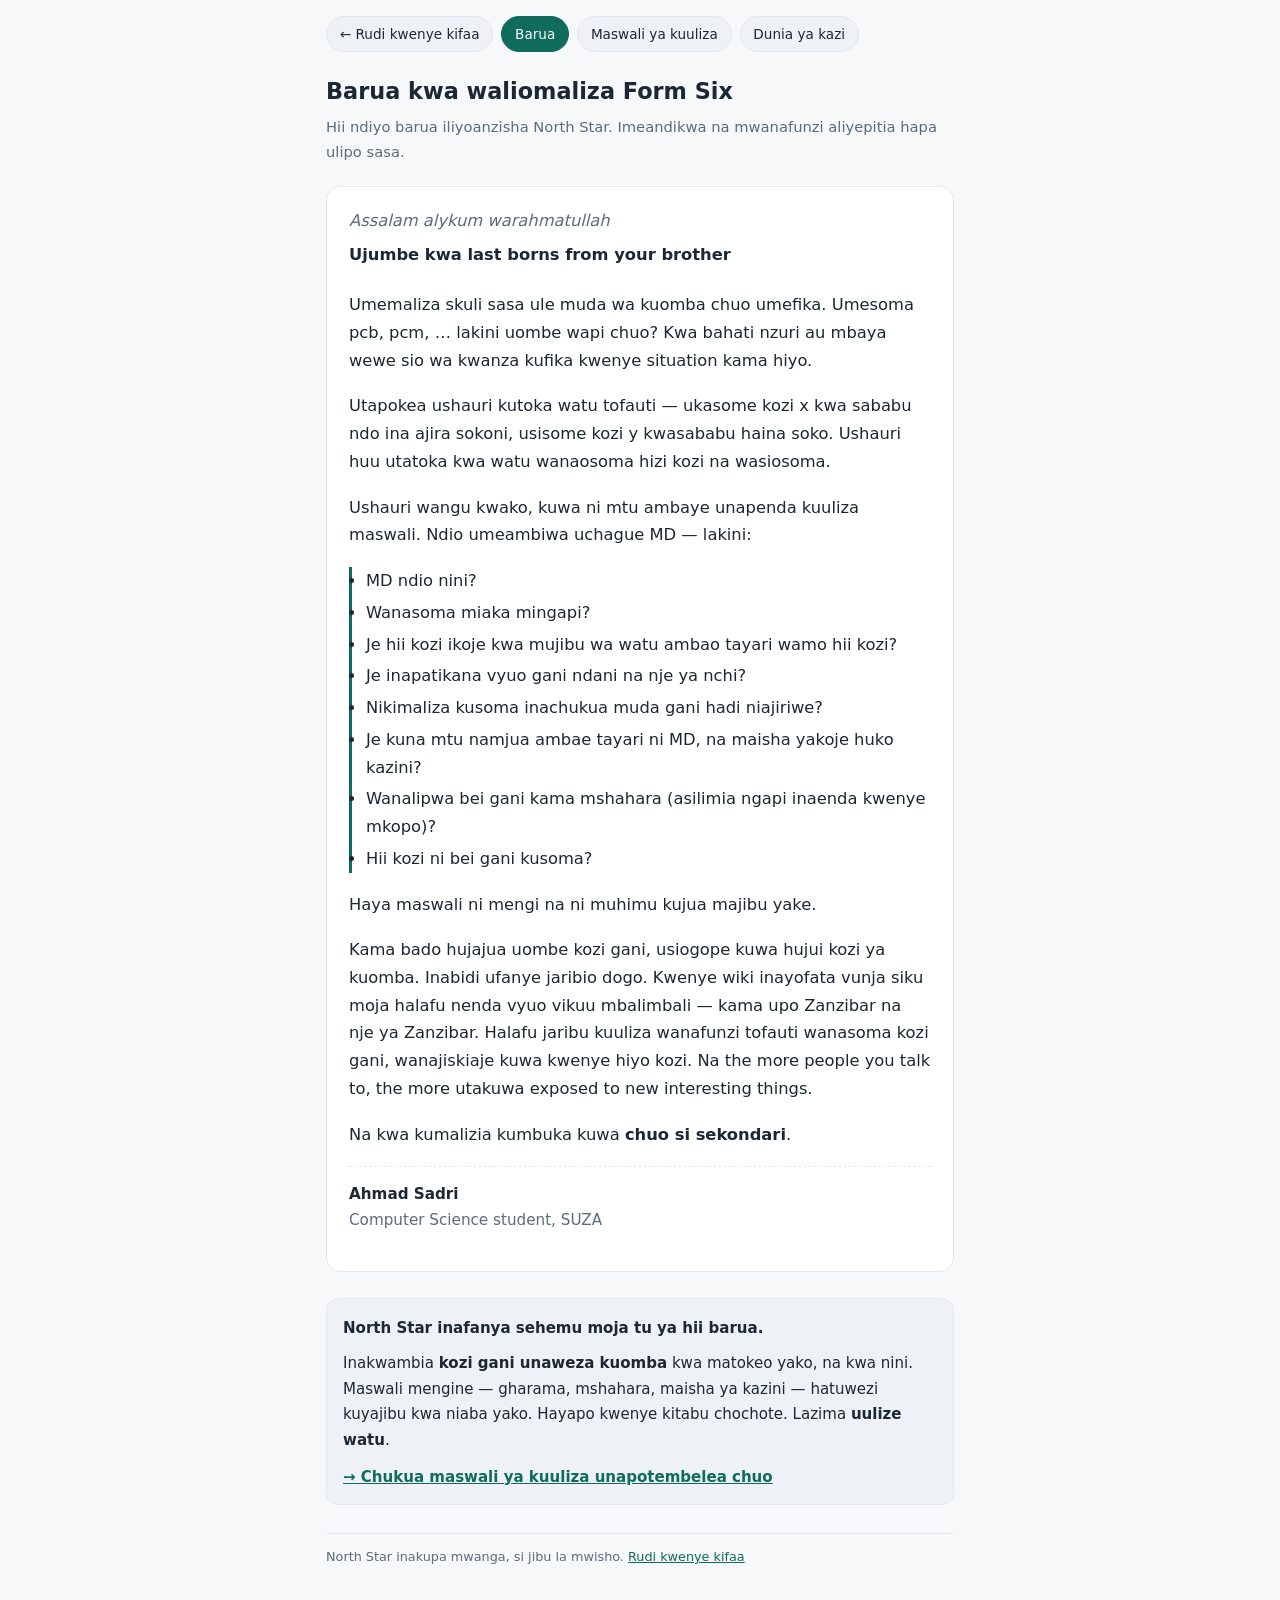
==== web/barua.html @ 66a13f9c "Add guidance pages: what the engine can't answer, the student can Ahmad's call: whatever the engine " ====
<!doctype html>
<html lang="sw">
<head>
<meta charset="utf-8">
<meta name="viewport" content="width=device-width, initial-scale=1">
<title>Barua kwa waliomaliza Form Six — North Star</title>
<link rel="icon" href="data:image/svg+xml,<svg xmlns='http://www.w3.org/2000/svg' viewBox='0 0 100 100'><text y='.9em' font-size='90'>🌟</text></svg>">
<style>
  :root{
    --bg:#f7f8fa; --card:#ffffff; --ink:#1c2733; --muted:#5b6b7b;
    --line:#e3e8ee; --accent:#0f6b5c; --accent-ink:#fff; --chip:#eef2f6;
  }
  @media (prefers-color-scheme: dark){
    :root{ --bg:#12181f; --card:#1a222b; --ink:#e8eef4; --muted:#93a3b3;
           --line:#2a3541; --accent:#2fa08c; --chip:#232e3a; }
  }
  *{box-sizing:border-box}
  body{margin:0;background:var(--bg);color:var(--ink);line-height:1.7;
    font-family:system-ui,-apple-system,"Segoe UI",Roboto,sans-serif}
  .wrap{max-width:660px;margin:0 auto;padding:16px 16px 40px}
  nav{display:flex;gap:8px;flex-wrap:wrap;margin-bottom:20px}
  nav a{font-size:.85rem;text-decoration:none;color:var(--ink);background:var(--chip);
    border:1px solid var(--line);border-radius:999px;padding:.35rem .8rem}
  nav a.here{background:var(--accent);color:var(--accent-ink);border-color:var(--accent)}
  h1{font-size:1.4rem;margin:.4rem 0 .2rem}
  .lede{color:var(--muted);font-size:.92rem;margin:0 0 22px}
  .letter{background:var(--card);border:1px solid var(--line);border-radius:14px;
    padding:20px 22px;font-size:1.02rem}
  .letter p{margin:0 0 1.1em}
  .letter .salaam{font-style:italic;color:var(--muted);margin-bottom:.4em}
  .letter .to{font-weight:600;margin-bottom:1.4em}
  .questions{border-left:3px solid var(--accent);padding-left:14px;margin:0 0 1.1em}
  .questions li{margin:.25em 0}
  .sig{margin-top:1.8em;padding-top:1em;border-top:1px dashed var(--line);
    color:var(--muted);font-size:.95rem}
  .sig b{color:var(--ink)}
  .after{margin-top:26px;background:var(--chip);border:1px solid var(--line);
    border-radius:12px;padding:14px 16px;font-size:.94rem}
  .after a{color:var(--accent);font-weight:600}
  footer{color:var(--muted);font-size:.8rem;margin-top:28px;
    border-top:1px solid var(--line);padding-top:12px}
</style>
</head>
<body>
<div class="wrap">
  <nav>
    <a href="./">← Rudi kwenye kifaa</a>
    <a href="barua" class="here">Barua</a>
    <a href="maswali">Maswali ya kuuliza</a>
    <a href="dunia-ya-kazi">Dunia ya kazi</a>
  </nav>

  <h1>Barua kwa waliomaliza Form Six</h1>
  <p class="lede">Hii ndiyo barua iliyoanzisha North Star. Imeandikwa na mwanafunzi
  aliyepitia hapa ulipo sasa.</p>

  <article class="letter">
    <p class="salaam">Assalam alykum warahmatullah</p>
    <p class="to">Ujumbe kwa last borns from your brother</p>

    <p>Umemaliza skuli sasa ule muda wa kuomba chuo umefika. Umesoma pcb, pcm, … lakini
    uombe wapi chuo? Kwa bahati nzuri au mbaya wewe sio wa kwanza kufika kwenye situation
    kama hiyo.</p>

    <p>Utapokea ushauri kutoka watu tofauti — ukasome kozi x kwa sababu ndo ina ajira
    sokoni, usisome kozi y kwasababu haina soko. Ushauri huu utatoka kwa watu wanaosoma
    hizi kozi na wasiosoma.</p>

    <p>Ushauri wangu kwako, kuwa ni mtu ambaye unapenda kuuliza maswali. Ndio umeambiwa
    uchague MD — lakini:</p>

    <ul class="questions">
      <li>MD ndio nini?</li>
      <li>Wanasoma miaka mingapi?</li>
      <li>Je hii kozi ikoje kwa mujibu wa watu ambao tayari wamo hii kozi?</li>
      <li>Je inapatikana vyuo gani ndani na nje ya nchi?</li>
      <li>Nikimaliza kusoma inachukua muda gani hadi niajiriwe?</li>
      <li>Je kuna mtu namjua ambae tayari ni MD, na maisha yakoje huko kazini?</li>
      <li>Wanalipwa bei gani kama mshahara (asilimia ngapi inaenda kwenye mkopo)?</li>
      <li>Hii kozi ni bei gani kusoma?</li>
    </ul>

    <p>Haya maswali ni mengi na ni muhimu kujua majibu yake.</p>

    <p>Kama bado hujajua uombe kozi gani, usiogope kuwa hujui kozi ya kuomba. Inabidi
    ufanye jaribio dogo. Kwenye wiki inayofata vunja siku moja halafu nenda vyuo vikuu
    mbalimbali — kama upo Zanzibar na nje ya Zanzibar. Halafu jaribu kuuliza wanafunzi
    tofauti wanasoma kozi gani, wanajiskiaje kuwa kwenye hiyo kozi. Na the more people you
    talk to, the more utakuwa exposed to new interesting things.</p>

    <p>Na kwa kumalizia kumbuka kuwa <b>chuo si sekondari</b>.</p>

    <p class="sig">
      <b>Ahmad Sadri</b><br>
      Computer Science student, SUZA
    </p>
  </article>

  <div class="after">
    <p style="margin:.2rem 0 .6rem"><b>North Star inafanya sehemu moja tu ya hii barua.</b></p>
    <p style="margin:0">Inakwambia <b>kozi gani unaweza kuomba</b> kwa matokeo yako, na
    kwa nini. Maswali mengine — gharama, mshahara, maisha ya kazini — hatuwezi kuyajibu
    kwa niaba yako. Hayapo kwenye kitabu chochote. Lazima <b>uulize watu</b>.</p>
    <p style="margin:.7rem 0 0"><a href="maswali">→ Chukua maswali ya kuuliza unapotembelea chuo</a></p>
  </div>

  <footer>
    North Star inakupa mwanga, si jibu la mwisho.
    <a href="./" style="color:var(--accent)">Rudi kwenye kifaa</a>
  </footer>
</div>
</body>
</html>
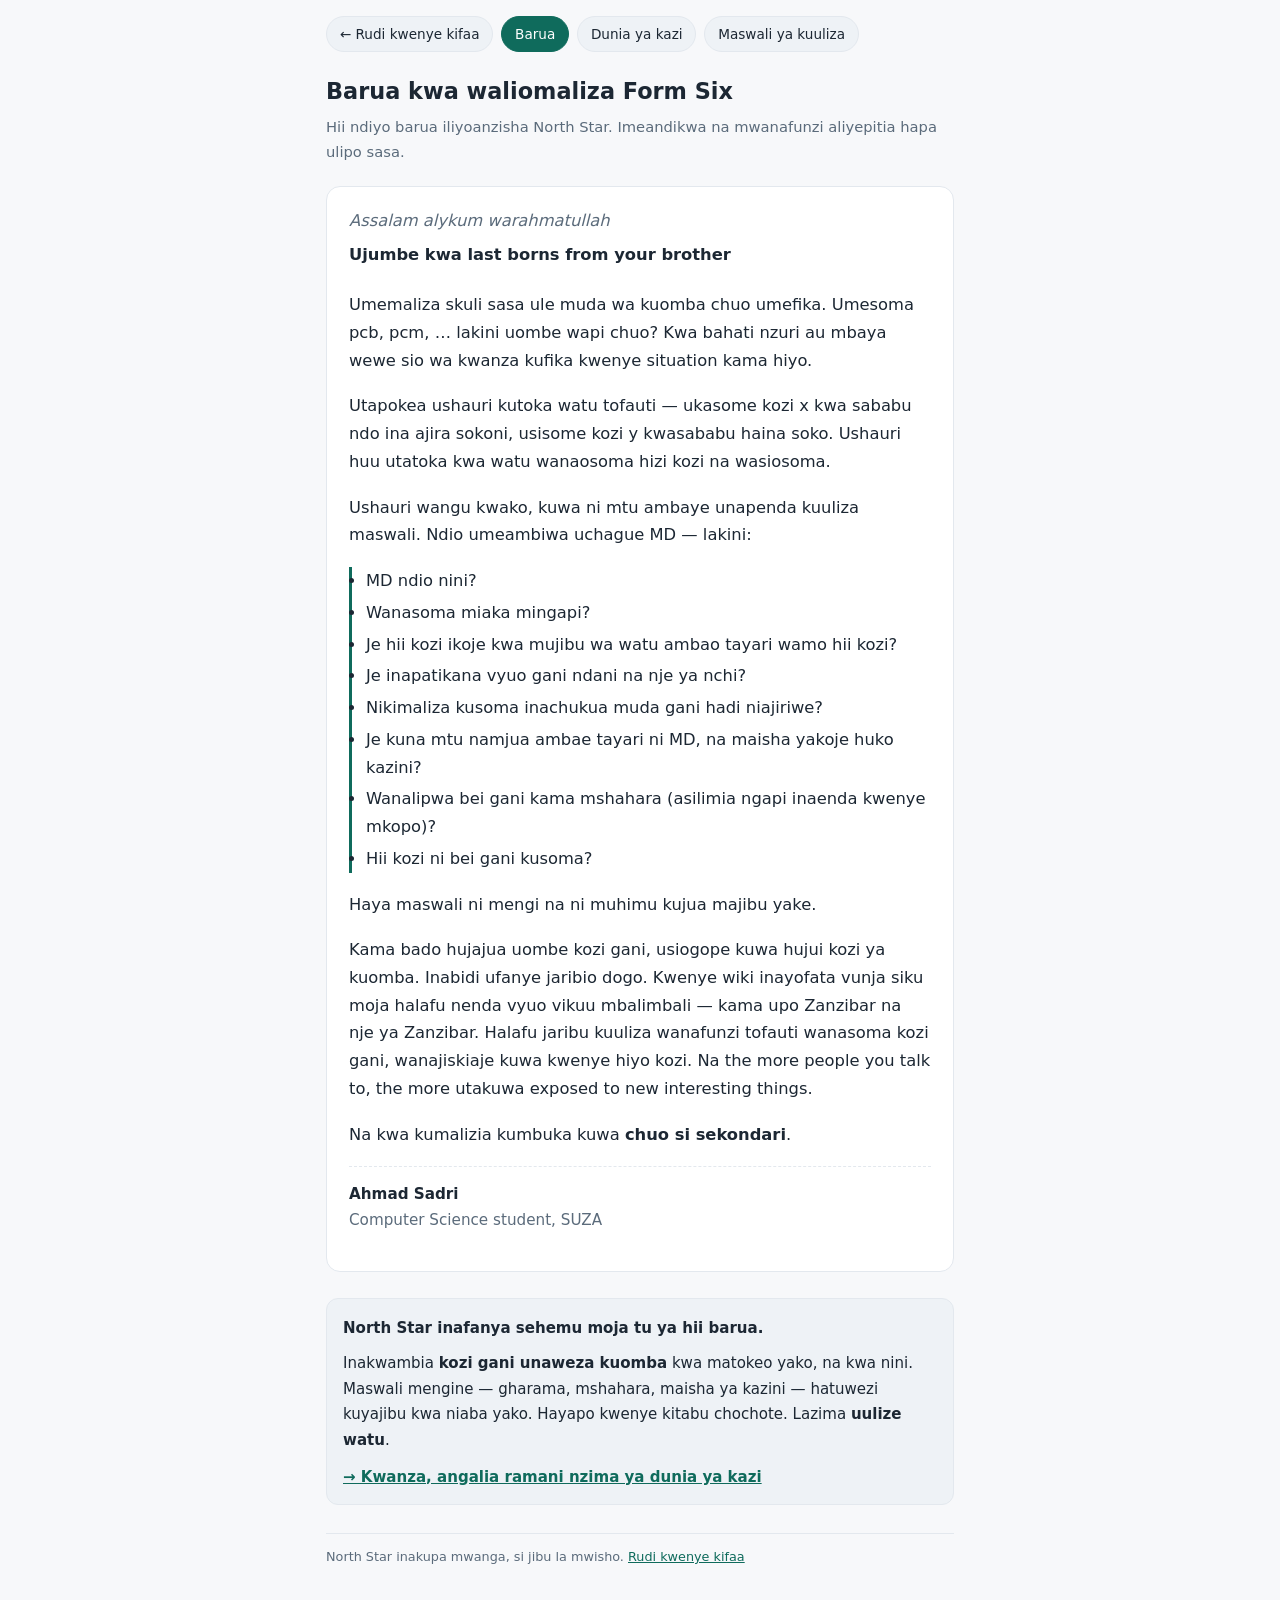
==== commit d42bb623: "Show the whole World of Work map before asking the questions The interests picker offered four bare " ====
--- a/web/barua.html
+++ b/web/barua.html
@@ -46,8 +46,8 @@
   <nav>
     <a href="./">← Rudi kwenye kifaa</a>
     <a href="barua" class="here">Barua</a>
+    <a href="dunia-ya-kazi">Dunia ya kazi</a>
     <a href="maswali">Maswali ya kuuliza</a>
-    <a href="dunia-ya-kazi">Dunia ya kazi</a>
   </nav>
 
   <h1>Barua kwa waliomaliza Form Six</h1>
@@ -101,7 +101,7 @@
     <p style="margin:0">Inakwambia <b>kozi gani unaweza kuomba</b> kwa matokeo yako, na
     kwa nini. Maswali mengine — gharama, mshahara, maisha ya kazini — hatuwezi kuyajibu
     kwa niaba yako. Hayapo kwenye kitabu chochote. Lazima <b>uulize watu</b>.</p>
-    <p style="margin:.7rem 0 0"><a href="maswali">→ Chukua maswali ya kuuliza unapotembelea chuo</a></p>
+    <p style="margin:.7rem 0 0"><a href="dunia-ya-kazi">→ Kwanza, angalia ramani nzima ya dunia ya kazi</a></p>
   </div>
 
   <footer>
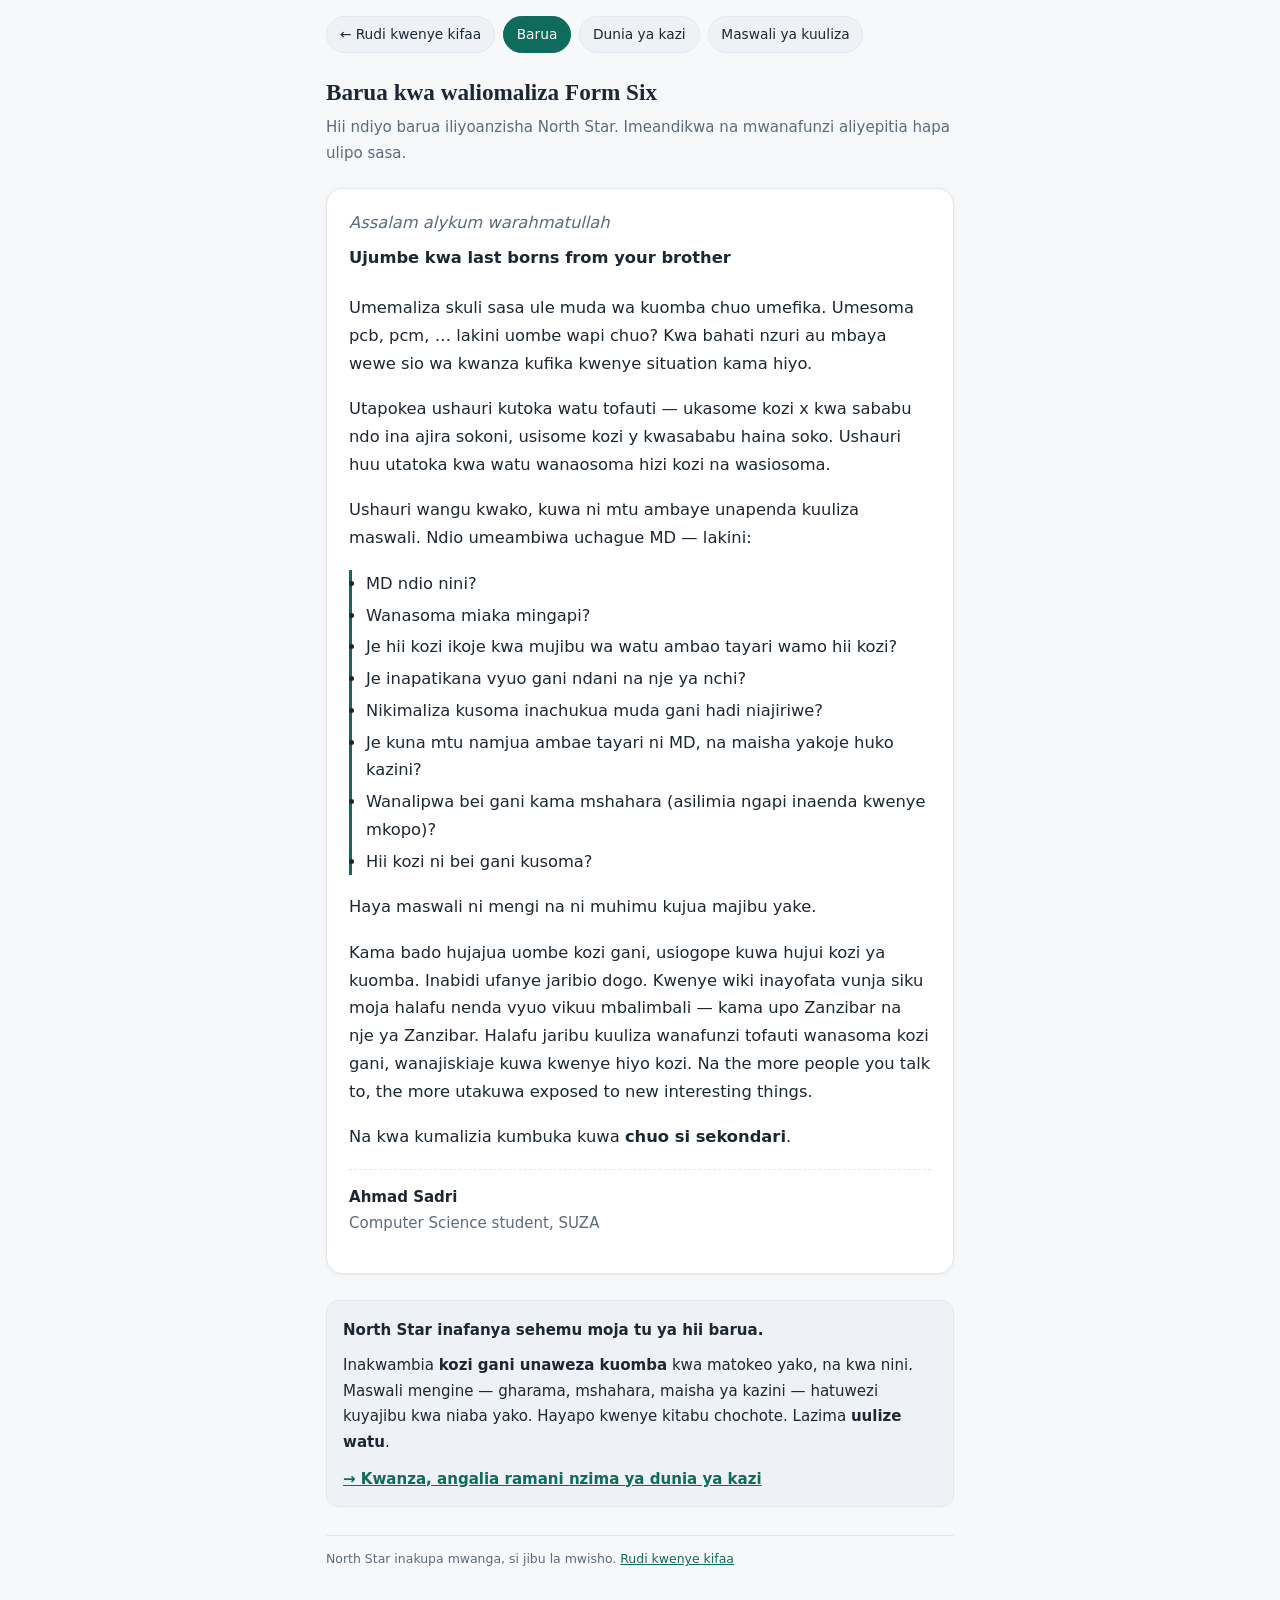
==== commit 6ca9e7ba: "Give the pages a design system: type scale, elevation, display serif Measured before this change: 20" ====
--- a/web/barua.html
+++ b/web/barua.html
@@ -9,35 +9,49 @@
   :root{
     --bg:#f7f8fa; --card:#ffffff; --ink:#1c2733; --muted:#5b6b7b;
     --line:#e3e8ee; --accent:#0f6b5c; --accent-ink:#fff; --chip:#eef2f6;
+    /* --- design tokens -------------------------------------------------
+       Six type steps, reused everywhere. There were 20 ad-hoc font sizes across
+       these four pages and zero shadows, which is the measurable reason they
+       read as unconsidered — not the colours, not the layout.
+       Radius decreases as you nest inward: container -> item -> chip. */
+    --fs-xs:.78rem; --fs-sm:.86rem; --fs-md:.94rem;
+    --fs-lg:1.02rem; --fs-xl:1.12rem; --fs-2xl:1.45rem;
+    --r-sm:8px; --r-md:12px; --r-lg:16px; --r-pill:999px;
+    --shadow:0 1px 2px rgb(0 0 0/.04), 0 1px 8px rgb(0 0 0/.03);
+    /* Georgia ships on effectively every device: editorial character for zero
+       bytes and no external request. Headings only. */
+    --font-display:Georgia,"Times New Roman",serif;
   }
   @media (prefers-color-scheme: dark){
     :root{ --bg:#12181f; --card:#1a222b; --ink:#e8eef4; --muted:#93a3b3;
-           --line:#2a3541; --accent:#2fa08c; --chip:#232e3a; }
+           --line:#2a3541; --accent:#2fa08c; --chip:#232e3a;
+           --shadow:inset 0 1px 0 rgb(255 255 255/.04), 0 1px 10px rgb(0 0 0/.30);
+  }
   }
   *{box-sizing:border-box}
   body{margin:0;background:var(--bg);color:var(--ink);line-height:1.7;
     font-family:system-ui,-apple-system,"Segoe UI",Roboto,sans-serif}
   .wrap{max-width:660px;margin:0 auto;padding:16px 16px 40px}
   nav{display:flex;gap:8px;flex-wrap:wrap;margin-bottom:20px}
-  nav a{font-size:.85rem;text-decoration:none;color:var(--ink);background:var(--chip);
-    border:1px solid var(--line);border-radius:999px;padding:.35rem .8rem}
+  nav a{font-size:var(--fs-sm);text-decoration:none;color:var(--ink);background:var(--chip);
+    border:1px solid var(--line);border-radius:var(--r-pill);padding:.35rem .8rem}
   nav a.here{background:var(--accent);color:var(--accent-ink);border-color:var(--accent)}
-  h1{font-size:1.4rem;margin:.4rem 0 .2rem}
-  .lede{color:var(--muted);font-size:.92rem;margin:0 0 22px}
-  .letter{background:var(--card);border:1px solid var(--line);border-radius:14px;
-    padding:20px 22px;font-size:1.02rem}
+  h1{font-family:var(--font-display);font-size:var(--fs-2xl);margin:.4rem 0 .2rem}
+  .lede{color:var(--muted);font-size:var(--fs-md);margin:0 0 22px}
+  .letter{background:var(--card);border:1px solid var(--line);border-radius:var(--r-lg);
+    padding:20px 22px;font-size:var(--fs-lg);box-shadow:var(--shadow)}
   .letter p{margin:0 0 1.1em}
   .letter .salaam{font-style:italic;color:var(--muted);margin-bottom:.4em}
   .letter .to{font-weight:600;margin-bottom:1.4em}
   .questions{border-left:3px solid var(--accent);padding-left:14px;margin:0 0 1.1em}
   .questions li{margin:.25em 0}
   .sig{margin-top:1.8em;padding-top:1em;border-top:1px dashed var(--line);
-    color:var(--muted);font-size:.95rem}
+    color:var(--muted);font-size:var(--fs-md)}
   .sig b{color:var(--ink)}
   .after{margin-top:26px;background:var(--chip);border:1px solid var(--line);
-    border-radius:12px;padding:14px 16px;font-size:.94rem}
+    border-radius:var(--r-md);padding:14px 16px;font-size:var(--fs-md)}
   .after a{color:var(--accent);font-weight:600}
-  footer{color:var(--muted);font-size:.8rem;margin-top:28px;
+  footer{color:var(--muted);font-size:var(--fs-xs);margin-top:28px;
     border-top:1px solid var(--line);padding-top:12px}
 </style>
 </head>
